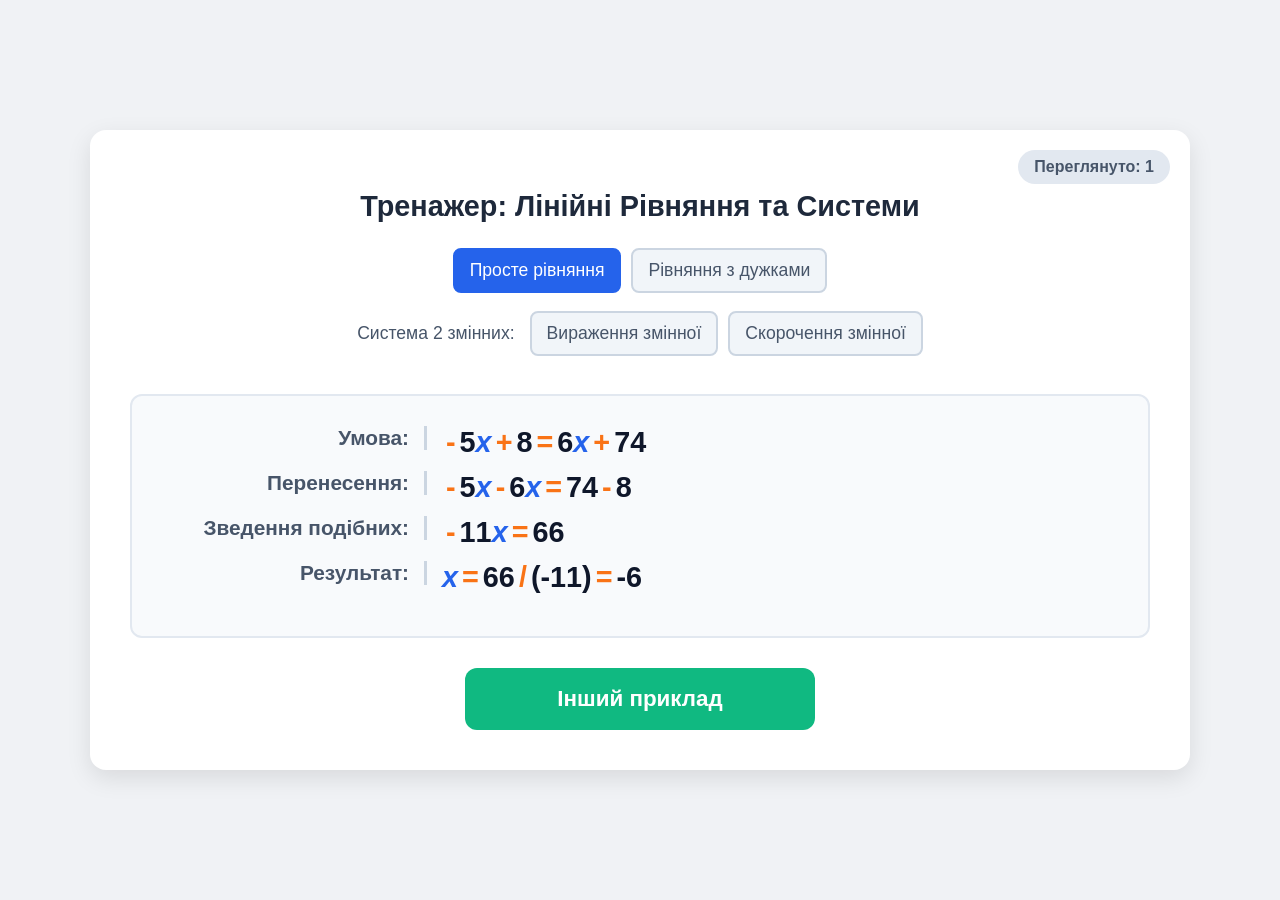
==== equations.html @ 7394ba88 "Add files via upload" ====
<!DOCTYPE html>
<html lang="uk">
<head>
    <meta charset="UTF-8">
    <meta name="viewport" content="width=device-width, initial-scale=1.0">
    <title>Тренажер: Лінійні Рівняння та Системи</title>
    <style>
        * { box-sizing: border-box; font-family: 'Segoe UI', sans-serif; }
        body { background-color: #f0f2f5; display: flex; justify-content: center; align-items: center; min-height: 100vh; margin: 0; padding: 20px; }
        .cn { background-color: #ffffff; border-radius: 16px; box-shadow: 0 8px 24px rgba(0,0,0,0.1); padding: 40px; width: 100%; max-width: 1100px; text-align: center; position: relative; }
        .bd { position: absolute; top: 20px; right: 20px; background-color: #e2e8f0; color: #475569; padding: 8px 16px; border-radius: 20px; font-size: 1rem; font-weight: bold; cursor: pointer; }
        h1 { color: #1e293b; font-size: 1.8rem; margin-bottom: 25px; }
        .cp { display: flex; flex-direction: column; align-items: center; gap: 10px; margin-bottom: 30px; }
        .rw { display: flex; justify-content: center; align-items: center; gap: 10px; flex-wrap: wrap; width: 100%; margin-bottom: 8px; }
        .sub-lbl { font-size: 1.1rem; font-weight: 500; color: #475569; padding-right: 5px; }
        .tb { background-color: #f1f5f9; color: #475569; border: 2px solid #cbd5e1; border-radius: 8px; padding: 10px 15px; font-size: 1.1rem; font-weight: 500; cursor: pointer; }
        .tb.active { background-color: #2563eb; color: white; border-color: #2563eb; }
        .eq { overflow-x: auto; white-space: nowrap; background-color: #f8fafc; border: 2px solid #e2e8f0; border-radius: 12px; padding: 30px 15px; margin-bottom: 30px; }
        .ds { font-size: 1.9rem; font-weight: bold; color: #0f172a; display: block; text-align: left; }
        .v-x { color: #2563eb; font-style: italic; } .v-y { color: #8b5cf6; font-style: italic; } .sg { color: #f97316; font-weight: bold; padding: 0 4px; } 
        .sys-bracket { font-size: 4.5rem; color: #475569; vertical-align: middle; margin-right: 5px; display: inline-block; line-height: 1; font-weight: 300; }
        .sys-block { display: inline-block; vertical-align: middle; text-align: left; line-height: 1.4; }
        .bt { background-color: #10b981; color: white; border: none; border-radius: 12px; padding: 18px 36px; font-size: 1.4rem; font-weight: 600; cursor: pointer; width: 100%; max-width: 350px; display: block; margin: 0 auto; }
        .step-row { display: grid; grid-template-columns: 280px 1fr; margin-bottom: 12px; align-items: start; white-space: normal; }
        .step-lbl { text-align: right; padding-right: 15px; color: #475569; font-weight: 600; font-size: 1.3rem; border-right: 3px solid #cbd5e1; }
        .step-val { padding-left: 15px; font-size: 1.8rem; }
    </style>
</head>
<body>
<div class="cn">
    <div class="bd" id="cnt" onclick="resC()">Переглянуто: 0</div>
    <h1>Тренажер: Лінійні Рівняння та Системи</h1>
    <div class="cp">
        <div class="rw">
            <button class="tb active" onclick="chM(0, this)">Просте рівняння</button>
            <button class="tb" onclick="chM(1, this)">Рівняння з дужками</button>
        </div>
        <div class="rw">
            <span class="sub-lbl">Система 2 змінних:</span>
            <button class="tb" onclick="chM(2, this)">Вираження змінної</button>
            <button class="tb" onclick="chM(3, this)">Скорочення змінної</button>
        </div>
    </div>
    <div class="eq"><div class="ds" id="box"></div></div>
    <div class="controls"><button class="bt" onclick="gen(true)">Інший приклад</button></div>
</div>
<script>
    var m=0,c=0;var rnd=function(x,y){return Math.floor(Math.random()*(y-x+1))+x;};var rndN=function(x,y){var n=0;while(n===0)n=rnd(x,y);return n;};var fS=function(s){return'<span class="sg">'+s+'</span>';};
    var fX=function(co,f){if(co===0)return'';return(co===1?(f?'':fS('+')):(co===-1?fS('-'):(co>0?(f?'':fS('+'))+co:fS('-')+Math.abs(co))))+'<span class="v-x">x</span>';};
    var fY=function(co,f){if(co===0)return'';return(co===1?(f?'':fS('+')):(co===-1?fS('-'):(co>0?(f?'':fS('+'))+co:fS('-')+Math.abs(co))))+'<span class="v-y">y</span>';};
    var fC=function(v,f){if(v===0)return f?'0':'';return v>0?(f?'':fS('+'))+v:fS('-')+Math.abs(v);};function sR(l,v){return'<div class="step-row"><div class="step-lbl">'+l+':</div><div class="step-val">'+v+'</div></div>';}
    function bSys(x1,y1,c1,x2,y2,c2,m1,m2,actSign){var act=actSign?'  '+fS('│ ')+fS(actSign):'';return'<span class="sys-bracket">{</span><div class="sys-block">'+fX(x1,true)+fY(y1,false)+fS('=')+c1+(m1?'  '+fS('│·')+m1:'')+'<br>'+fX(x2,true)+fY(y2,false)+fS('=')+c2+(m2?'  '+fS('│·')+m2:'')+act+'</div>';}
    function gcd(x,y){return y===0?Math.abs(x):gcd(y,x%y);}function lcm(x,y){return Math.abs(x*y)/gcd(x,y);}function chM(x,el){m=x;var b=document.querySelectorAll('.tb');for(var i=0;i<b.length;i++)b[i].classList.remove('active');el.classList.add('active');gen(true);}function resC(){c=0;document.getElementById('cnt').innerText='Переглянуто: 0';}
    function gen(inc){if(inc){c++;document.getElementById('cnt').innerText='Переглянуто: '+c;}var box=document.getElementById('box'),html='';if(m===0){var xA=rnd(-8,8),a=rndN(-6,6),cC=rndN(-6,6);while(a===cC)cC=rndN(-6,6);var b=rnd(-15,15),d=a*xA+b-cC*xA;html+=sR('Умова',fX(a,true)+fC(b,false)+fS('=')+fX(cC,true)+fC(d,false));html+=sR('Перенесення',fX(a,true)+fX(-cC,false)+fS('=')+fC(d,true)+fC(-b,false));var lX=a-cC,rC=d-b;html+=sR('Зведення подібних',fX(lX,true)+fS('=')+fC(rC,true));html+=sR('Результат','<span class="v-x">x</span>'+fS('=')+rC+fS('/')+(lX<0?'('+lX+')':lX)+fS('=')+xA);}else if(m===1){var xA=rnd(-6,6),a=rndN(-5,5),b=rndN(1,4),cC=rnd(-6,6),d=a*(b*xA+cC);html+=sR('Умова',(a===-1?fS('-'):(a===1?'':a))+fS('(')+fX(b,true)+fC(cC,false)+fS(')')+fS('=')+d);html+=sR('Розкриття дужок',fX(a*b,true)+fC(a*cC,false)+fS('=')+d);html+=sR('Перенесення',fX(a*b,true)+fS('=')+d+fC(-a*cC,false));var lX=a*b,rC=d-a*cC;html+=sR('Зведення подібних',fX(lX,true)+fS('=')+rC);html+=sR('Результат','<span class="v-x">x</span>'+fS('=')+rC+fS('/')+(lX<0?'('+lX+')':lX)+fS('=')+xA);}else{var xA=rnd(-4,4),yA=rnd(-4,4);var x1=0,y1=0,x2=0,y2=0;while(true){x1=(m===2)?1:rndN(2,4);y1=rndN(-3,4);x2=rndN(2,4);y2=rndN(-4,4);if(x1*y2!==x2*y1)break;}var c1=x1*xA+y1*yA,c2=x2*xA+y2*yA;if(m===2){html+=sR('Умова системи',bSys(1,y1,c1,x2,y2,c2));var exprStr=c1===0?fY(-y1,true):fC(c1,true)+fY(-y1,false);html+=sR('Вираження x','<span class="v-x">x</span>'+fS('=')+exprStr);html+=sR('Підстановка',x2+fS('(')+exprStr+fS(')')+fY(y2,false)+fS('=')+c2);html+=sR('Розкриття дужок',(x2*c1)+fY(-x2*y1,false)+fY(y2,false)+fS('=')+c2);var lY=-x2*y1+y2,rC=c2-x2*c1;html+=sR('Зводимо подібні',fY(lY,true)+fS('=')+rC);html+=sR('Знаходження y','<span class="v-y">y</span>'+fS('=')+rC+fS('/')+(lY<0?'('+lY+')':lY)+fS('=')+yA);var sY=-y1;var pY='';if(sY===1)pY=fS('+');else if(sY===-1)pY=fS('-');else pY=sY>0?fS('+')+sY:fS('-')+Math.abs(sY);var subCalc=needMult||Math.abs(sY)!==1?pY+fS('·')+'<span class="v-y">('+yA+')</span>':pY+'<span class="v-y">('+yA+')</span>';var baseC=c1===0?'':fC(c1,true);html+=sR('Знаходження x','<span class="v-x">x</span>'+fS('=')+baseC+subCalc+fS('=')+xA);}else{var L=lcm(y1,y2),m1=L/Math.abs(y1),m2=L/Math.abs(y2);var ny1=y1*m1,ny2=y2*m2;var sS=(ny1===ny2||ny1===-ny2)&&((y1>0&&y2>0)||(y1<0&&y2<0));var act=sS?'-':'+';var needMult=(m1>1||m2>1);if(!needMult){html+=sR('Умова системи',bSys(x1,y1,c1,x2,y2,c2,0,0,act));}else{html+=sR('Умова системи',bSys(x1,y1,c1,x2,y2,c2,m1,m2));var nx1=x1*m1,nny1=y1*m1,nc1=c1*m1;var nx2=x2*m2,nny2=y2*m2,nc2=c2*m2;html+=sR('Після домноження',bSys(nx1,nny1,nc1,nx2,nny2,nc2,0,0,act));}var v1=x1*m1,v2=x2*m2,k1=c1*m1,k2=c2*m2;var rX=sS?(v1-v2):(v1+v2),rC=sS?(k1-k2):(k1+k2);var opC=sS?fS('-'):fS('+');var actTxt=sS?'віднімання':'додавання';var prsStr=fS('(')+v1+opC+(v2<0?'('+v2+')':v2)+fS(')')+'<span class="v-x">x</span>'+fS('=')+k1+opC+(k2<0?'('+k2+')':k2)+'  '+fS('➔')+'  '+fX(rX,true)+fS('=')+rC;html+=sR('Після '+actTxt,prsStr);html+=sR('Знаходження x','<span class="v-x">x</span>'+fS('=')+rC+fS('/')+(rX<0?'('+rX+')':rX)+fS('=')+xA);html+=sR('Підставляння х',x1+fS('·')+'<span class="v-x">('+xA+')</span>'+fY(y1,false)+fS('=')+c1);var rCY=c1-(x1*xA);html+=sR('Знаходження y','<span class="v-y">y</span>'+fS('=')+rCY+fS('/')+(y1<0?'('+y1+')':y1)+fS('=')+yA);}html+=sR('Відповідь',fS('(')+'<span class="v-x">x</span>'+';'+'<span class="v-y">y</span>'+fS(')')+fS('=')+'('+xA+';'+yA+')');}box.innerHTML=html;}window.onload=function(){gen(true);};
</script>
</body>
</html>
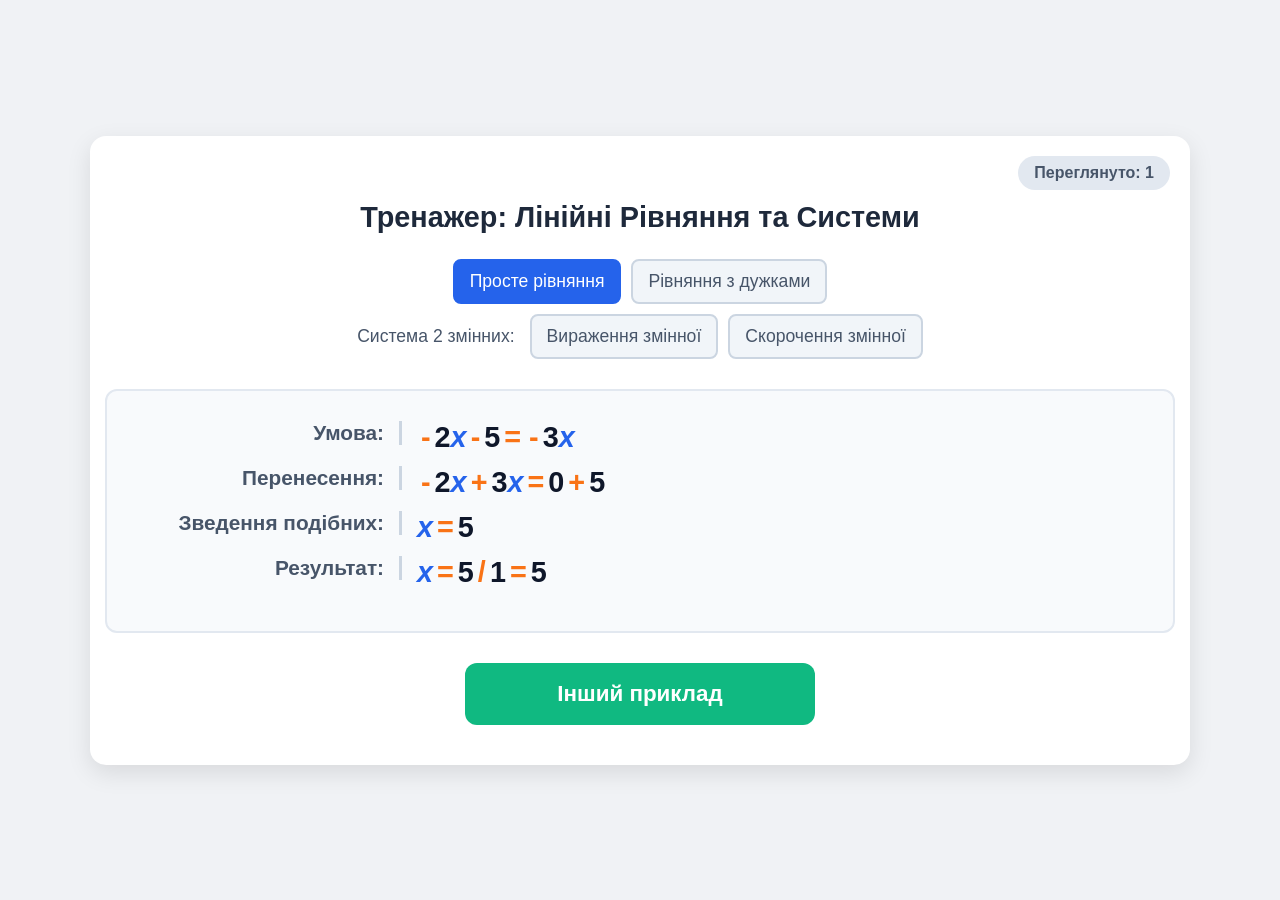
==== commit b3564cd4: "Extracted css into common file" ====
--- a/equations.html
+++ b/equations.html
@@ -4,54 +4,156 @@
     <meta charset="UTF-8">
     <meta name="viewport" content="width=device-width, initial-scale=1.0">
     <title>Тренажер: Лінійні Рівняння та Системи</title>
-    <style>
-        * { box-sizing: border-box; font-family: 'Segoe UI', sans-serif; }
-        body { background-color: #f0f2f5; display: flex; justify-content: center; align-items: center; min-height: 100vh; margin: 0; padding: 20px; }
-        .cn { background-color: #ffffff; border-radius: 16px; box-shadow: 0 8px 24px rgba(0,0,0,0.1); padding: 40px; width: 100%; max-width: 1100px; text-align: center; position: relative; }
-        .bd { position: absolute; top: 20px; right: 20px; background-color: #e2e8f0; color: #475569; padding: 8px 16px; border-radius: 20px; font-size: 1rem; font-weight: bold; cursor: pointer; }
-        h1 { color: #1e293b; font-size: 1.8rem; margin-bottom: 25px; }
-        .cp { display: flex; flex-direction: column; align-items: center; gap: 10px; margin-bottom: 30px; }
-        .rw { display: flex; justify-content: center; align-items: center; gap: 10px; flex-wrap: wrap; width: 100%; margin-bottom: 8px; }
-        .sub-lbl { font-size: 1.1rem; font-weight: 500; color: #475569; padding-right: 5px; }
-        .tb { background-color: #f1f5f9; color: #475569; border: 2px solid #cbd5e1; border-radius: 8px; padding: 10px 15px; font-size: 1.1rem; font-weight: 500; cursor: pointer; }
-        .tb.active { background-color: #2563eb; color: white; border-color: #2563eb; }
-        .eq { overflow-x: auto; white-space: nowrap; background-color: #f8fafc; border: 2px solid #e2e8f0; border-radius: 12px; padding: 30px 15px; margin-bottom: 30px; }
-        .ds { font-size: 1.9rem; font-weight: bold; color: #0f172a; display: block; text-align: left; }
-        .v-x { color: #2563eb; font-style: italic; } .v-y { color: #8b5cf6; font-style: italic; } .sg { color: #f97316; font-weight: bold; padding: 0 4px; } 
-        .sys-bracket { font-size: 4.5rem; color: #475569; vertical-align: middle; margin-right: 5px; display: inline-block; line-height: 1; font-weight: 300; }
-        .sys-block { display: inline-block; vertical-align: middle; text-align: left; line-height: 1.4; }
-        .bt { background-color: #10b981; color: white; border: none; border-radius: 12px; padding: 18px 36px; font-size: 1.4rem; font-weight: 600; cursor: pointer; width: 100%; max-width: 350px; display: block; margin: 0 auto; }
-        .step-row { display: grid; grid-template-columns: 280px 1fr; margin-bottom: 12px; align-items: start; white-space: normal; }
-        .step-lbl { text-align: right; padding-right: 15px; color: #475569; font-weight: 600; font-size: 1.3rem; border-right: 3px solid #cbd5e1; }
-        .step-val { padding-left: 15px; font-size: 1.8rem; }
-    </style>
+    <link rel="stylesheet" href="styles.css">
 </head>
-<body>
-<div class="cn">
-    <div class="bd" id="cnt" onclick="resC()">Переглянуто: 0</div>
+<body class="trainer page-equations">
+<div class="container">
+    <div class="counter-badge" id="cnt" onclick="resC()">Переглянуто: 0</div>
     <h1>Тренажер: Лінійні Рівняння та Системи</h1>
-    <div class="cp">
-        <div class="rw">
-            <button class="tb active" onclick="chM(0, this)">Просте рівняння</button>
-            <button class="tb" onclick="chM(1, this)">Рівняння з дужками</button>
+    <div class="control-panel">
+        <div class="tabs">
+            <button class="tab-btn active" onclick="chM(0, this)">Просте рівняння</button>
+            <button class="tab-btn" onclick="chM(1, this)">Рівняння з дужками</button>
         </div>
-        <div class="rw">
+        <div class="tabs">
             <span class="sub-lbl">Система 2 змінних:</span>
-            <button class="tb" onclick="chM(2, this)">Вираження змінної</button>
-            <button class="tb" onclick="chM(3, this)">Скорочення змінної</button>
+            <button class="tab-btn" onclick="chM(2, this)">Вираження змінної</button>
+            <button class="tab-btn" onclick="chM(3, this)">Скорочення змінної</button>
         </div>
     </div>
-    <div class="eq"><div class="ds" id="box"></div></div>
-    <div class="controls"><button class="bt" onclick="gen(true)">Інший приклад</button></div>
+    <div class="equation-container"><div class="equation-display" id="box"></div></div>
+    <div class="controls"><button class="btn" onclick="gen(true)">Інший приклад</button></div>
 </div>
 <script>
-    var m=0,c=0;var rnd=function(x,y){return Math.floor(Math.random()*(y-x+1))+x;};var rndN=function(x,y){var n=0;while(n===0)n=rnd(x,y);return n;};var fS=function(s){return'<span class="sg">'+s+'</span>';};
-    var fX=function(co,f){if(co===0)return'';return(co===1?(f?'':fS('+')):(co===-1?fS('-'):(co>0?(f?'':fS('+'))+co:fS('-')+Math.abs(co))))+'<span class="v-x">x</span>';};
-    var fY=function(co,f){if(co===0)return'';return(co===1?(f?'':fS('+')):(co===-1?fS('-'):(co>0?(f?'':fS('+'))+co:fS('-')+Math.abs(co))))+'<span class="v-y">y</span>';};
-    var fC=function(v,f){if(v===0)return f?'0':'';return v>0?(f?'':fS('+'))+v:fS('-')+Math.abs(v);};function sR(l,v){return'<div class="step-row"><div class="step-lbl">'+l+':</div><div class="step-val">'+v+'</div></div>';}
-    function bSys(x1,y1,c1,x2,y2,c2,m1,m2,actSign){var act=actSign?'  '+fS('│ ')+fS(actSign):'';return'<span class="sys-bracket">{</span><div class="sys-block">'+fX(x1,true)+fY(y1,false)+fS('=')+c1+(m1?'  '+fS('│·')+m1:'')+'<br>'+fX(x2,true)+fY(y2,false)+fS('=')+c2+(m2?'  '+fS('│·')+m2:'')+act+'</div>';}
-    function gcd(x,y){return y===0?Math.abs(x):gcd(y,x%y);}function lcm(x,y){return Math.abs(x*y)/gcd(x,y);}function chM(x,el){m=x;var b=document.querySelectorAll('.tb');for(var i=0;i<b.length;i++)b[i].classList.remove('active');el.classList.add('active');gen(true);}function resC(){c=0;document.getElementById('cnt').innerText='Переглянуто: 0';}
-    function gen(inc){if(inc){c++;document.getElementById('cnt').innerText='Переглянуто: '+c;}var box=document.getElementById('box'),html='';if(m===0){var xA=rnd(-8,8),a=rndN(-6,6),cC=rndN(-6,6);while(a===cC)cC=rndN(-6,6);var b=rnd(-15,15),d=a*xA+b-cC*xA;html+=sR('Умова',fX(a,true)+fC(b,false)+fS('=')+fX(cC,true)+fC(d,false));html+=sR('Перенесення',fX(a,true)+fX(-cC,false)+fS('=')+fC(d,true)+fC(-b,false));var lX=a-cC,rC=d-b;html+=sR('Зведення подібних',fX(lX,true)+fS('=')+fC(rC,true));html+=sR('Результат','<span class="v-x">x</span>'+fS('=')+rC+fS('/')+(lX<0?'('+lX+')':lX)+fS('=')+xA);}else if(m===1){var xA=rnd(-6,6),a=rndN(-5,5),b=rndN(1,4),cC=rnd(-6,6),d=a*(b*xA+cC);html+=sR('Умова',(a===-1?fS('-'):(a===1?'':a))+fS('(')+fX(b,true)+fC(cC,false)+fS(')')+fS('=')+d);html+=sR('Розкриття дужок',fX(a*b,true)+fC(a*cC,false)+fS('=')+d);html+=sR('Перенесення',fX(a*b,true)+fS('=')+d+fC(-a*cC,false));var lX=a*b,rC=d-a*cC;html+=sR('Зведення подібних',fX(lX,true)+fS('=')+rC);html+=sR('Результат','<span class="v-x">x</span>'+fS('=')+rC+fS('/')+(lX<0?'('+lX+')':lX)+fS('=')+xA);}else{var xA=rnd(-4,4),yA=rnd(-4,4);var x1=0,y1=0,x2=0,y2=0;while(true){x1=(m===2)?1:rndN(2,4);y1=rndN(-3,4);x2=rndN(2,4);y2=rndN(-4,4);if(x1*y2!==x2*y1)break;}var c1=x1*xA+y1*yA,c2=x2*xA+y2*yA;if(m===2){html+=sR('Умова системи',bSys(1,y1,c1,x2,y2,c2));var exprStr=c1===0?fY(-y1,true):fC(c1,true)+fY(-y1,false);html+=sR('Вираження x','<span class="v-x">x</span>'+fS('=')+exprStr);html+=sR('Підстановка',x2+fS('(')+exprStr+fS(')')+fY(y2,false)+fS('=')+c2);html+=sR('Розкриття дужок',(x2*c1)+fY(-x2*y1,false)+fY(y2,false)+fS('=')+c2);var lY=-x2*y1+y2,rC=c2-x2*c1;html+=sR('Зводимо подібні',fY(lY,true)+fS('=')+rC);html+=sR('Знаходження y','<span class="v-y">y</span>'+fS('=')+rC+fS('/')+(lY<0?'('+lY+')':lY)+fS('=')+yA);var sY=-y1;var pY='';if(sY===1)pY=fS('+');else if(sY===-1)pY=fS('-');else pY=sY>0?fS('+')+sY:fS('-')+Math.abs(sY);var subCalc=needMult||Math.abs(sY)!==1?pY+fS('·')+'<span class="v-y">('+yA+')</span>':pY+'<span class="v-y">('+yA+')</span>';var baseC=c1===0?'':fC(c1,true);html+=sR('Знаходження x','<span class="v-x">x</span>'+fS('=')+baseC+subCalc+fS('=')+xA);}else{var L=lcm(y1,y2),m1=L/Math.abs(y1),m2=L/Math.abs(y2);var ny1=y1*m1,ny2=y2*m2;var sS=(ny1===ny2||ny1===-ny2)&&((y1>0&&y2>0)||(y1<0&&y2<0));var act=sS?'-':'+';var needMult=(m1>1||m2>1);if(!needMult){html+=sR('Умова системи',bSys(x1,y1,c1,x2,y2,c2,0,0,act));}else{html+=sR('Умова системи',bSys(x1,y1,c1,x2,y2,c2,m1,m2));var nx1=x1*m1,nny1=y1*m1,nc1=c1*m1;var nx2=x2*m2,nny2=y2*m2,nc2=c2*m2;html+=sR('Після домноження',bSys(nx1,nny1,nc1,nx2,nny2,nc2,0,0,act));}var v1=x1*m1,v2=x2*m2,k1=c1*m1,k2=c2*m2;var rX=sS?(v1-v2):(v1+v2),rC=sS?(k1-k2):(k1+k2);var opC=sS?fS('-'):fS('+');var actTxt=sS?'віднімання':'додавання';var prsStr=fS('(')+v1+opC+(v2<0?'('+v2+')':v2)+fS(')')+'<span class="v-x">x</span>'+fS('=')+k1+opC+(k2<0?'('+k2+')':k2)+'  '+fS('➔')+'  '+fX(rX,true)+fS('=')+rC;html+=sR('Після '+actTxt,prsStr);html+=sR('Знаходження x','<span class="v-x">x</span>'+fS('=')+rC+fS('/')+(rX<0?'('+rX+')':rX)+fS('=')+xA);html+=sR('Підставляння х',x1+fS('·')+'<span class="v-x">('+xA+')</span>'+fY(y1,false)+fS('=')+c1);var rCY=c1-(x1*xA);html+=sR('Знаходження y','<span class="v-y">y</span>'+fS('=')+rCY+fS('/')+(y1<0?'('+y1+')':y1)+fS('=')+yA);}html+=sR('Відповідь',fS('(')+'<span class="v-x">x</span>'+';'+'<span class="v-y">y</span>'+fS(')')+fS('=')+'('+xA+';'+yA+')');}box.innerHTML=html;}window.onload=function(){gen(true);};
+    var m = 0, c = 0;
+
+    var rnd = function (x, y) { return Math.floor(Math.random() * (y - x + 1)) + x; };
+    var rndN = function (x, y) { var n = 0; while (n === 0) n = rnd(x, y); return n; };
+    var fS = function (s) { return '<span class="sign">' + s + '</span>'; };
+
+    var fX = function (co, f) {
+        if (co === 0) return '';
+        return (co === 1 ? (f ? '' : fS('+')) : (co === -1 ? fS('-') : (co > 0 ? (f ? '' : fS('+')) + co : fS('-') + Math.abs(co)))) + '<span class="v-x">x</span>';
+    };
+
+    var fY = function (co, f) {
+        if (co === 0) return '';
+        return (co === 1 ? (f ? '' : fS('+')) : (co === -1 ? fS('-') : (co > 0 ? (f ? '' : fS('+')) + co : fS('-') + Math.abs(co)))) + '<span class="v-y">y</span>';
+    };
+
+    var fC = function (v, f) {
+        if (v === 0) return f ? '0' : '';
+        return v > 0 ? (f ? '' : fS('+')) + v : fS('-') + Math.abs(v);
+    };
+
+    function sR(l, v) {
+        return '<div class="step-row"><div class="step-lbl">' + l + ':</div><div class="step-val">' + v + '</div></div>';
+    }
+
+    function bSys(x1, y1, c1, x2, y2, c2, m1, m2, actSign) {
+        var act = actSign ? '  ' + fS('│ ') + fS(actSign) : '';
+        return '<span class="sys-bracket">{</span><div class="sys-block">' + fX(x1, true) + fY(y1, false) + fS('=') + c1 + (m1 ? '  ' + fS('│·') + m1 : '') + '<br>' + fX(x2, true) + fY(y2, false) + fS('=') + c2 + (m2 ? '  ' + fS('│·') + m2 : '') + act + '</div>';
+    }
+
+    function gcd(x, y) { return y === 0 ? Math.abs(x) : gcd(y, x % y); }
+    function lcm(x, y) { return Math.abs(x * y) / gcd(x, y); }
+
+    function chM(x, el) {
+        m = x;
+        var b = document.querySelectorAll('.tab-btn');
+        for (var i = 0; i < b.length; i++) b[i].classList.remove('active');
+        el.classList.add('active');
+        gen(true);
+    }
+
+    function resC() {
+        c = 0;
+        document.getElementById('cnt').innerText = 'Переглянуто: 0';
+    }
+
+    function gen(inc) {
+        if (inc) {
+            c++;
+            document.getElementById('cnt').innerText = 'Переглянуто: ' + c;
+        }
+        var box = document.getElementById('box'), html = '';
+
+        if (m === 0) {
+            var xA = rnd(-8, 8), a = rndN(-6, 6), cC = rndN(-6, 6);
+            while (a === cC) cC = rndN(-6, 6);
+            var b = rnd(-15, 15), d = a * xA + b - cC * xA;
+            html += sR('Умова', fX(a, true) + fC(b, false) + fS('=') + fX(cC, true) + fC(d, false));
+            html += sR('Перенесення', fX(a, true) + fX(-cC, false) + fS('=') + fC(d, true) + fC(-b, false));
+            var lX = a - cC, rC = d - b;
+            html += sR('Зведення подібних', fX(lX, true) + fS('=') + fC(rC, true));
+            html += sR('Результат', '<span class="v-x">x</span>' + fS('=') + rC + fS('/') + (lX < 0 ? '(' + lX + ')' : lX) + fS('=') + xA);
+        } else if (m === 1) {
+            var xA = rnd(-6, 6), a = rndN(-5, 5), b = rndN(1, 4), cC = rnd(-6, 6), d = a * (b * xA + cC);
+            html += sR('Умова', (a === -1 ? fS('-') : (a === 1 ? '' : a)) + fS('(') + fX(b, true) + fC(cC, false) + fS(')') + fS('=') + d);
+            html += sR('Розкриття дужок', fX(a * b, true) + fC(a * cC, false) + fS('=') + d);
+            html += sR('Перенесення', fX(a * b, true) + fS('=') + d + fC(-a * cC, false));
+            var lX = a * b, rC = d - a * cC;
+            html += sR('Зведення подібних', fX(lX, true) + fS('=') + rC);
+            html += sR('Результат', '<span class="v-x">x</span>' + fS('=') + rC + fS('/') + (lX < 0 ? '(' + lX + ')' : lX) + fS('=') + xA);
+        } else {
+            var xA = rnd(-4, 4), yA = rnd(-4, 4);
+            var x1 = 0, y1 = 0, x2 = 0, y2 = 0;
+            while (true) {
+                x1 = (m === 2) ? 1 : rndN(2, 4);
+                y1 = rndN(-3, 4);
+                x2 = rndN(2, 4);
+                y2 = rndN(-4, 4);
+                if (x1 * y2 !== x2 * y1) break;
+            }
+            var c1 = x1 * xA + y1 * yA, c2 = x2 * xA + y2 * yA;
+            if (m === 2) {
+                html += sR('Умова системи', bSys(1, y1, c1, x2, y2, c2));
+                var exprStr = c1 === 0 ? fY(-y1, true) : fC(c1, true) + fY(-y1, false);
+                html += sR('Вираження x', '<span class="v-x">x</span>' + fS('=') + exprStr);
+                html += sR('Підстановка', x2 + fS('(') + exprStr + fS(')') + fY(y2, false) + fS('=') + c2);
+                html += sR('Розкриття дужок', (x2 * c1) + fY(-x2 * y1, false) + fY(y2, false) + fS('=') + c2);
+                var lY = -x2 * y1 + y2, rC = c2 - x2 * c1;
+                html += sR('Зводимо подібні', fY(lY, true) + fS('=') + rC);
+                html += sR('Знаходження y', '<span class="v-y">y</span>' + fS('=') + rC + fS('/') + (lY < 0 ? '(' + lY + ')' : lY) + fS('=') + yA);
+                var sY = -y1;
+                var pY = '';
+                if (sY === 1) pY = fS('+');
+                else if (sY === -1) pY = fS('-');
+                else pY = sY > 0 ? fS('+') + sY : fS('-') + Math.abs(sY);
+                var subCalc = needMult || Math.abs(sY) !== 1 ? pY + fS('·') + '<span class="v-y">(' + yA + ')</span>' : pY + '<span class="v-y">(' + yA + ')</span>';
+                var baseC = c1 === 0 ? '' : fC(c1, true);
+                html += sR('Знаходження x', '<span class="v-x">x</span>' + fS('=') + baseC + subCalc + fS('=') + xA);
+            } else {
+                var L = lcm(y1, y2), m1 = L / Math.abs(y1), m2 = L / Math.abs(y2);
+                var ny1 = y1 * m1, ny2 = y2 * m2;
+                var sS = (ny1 === ny2 || ny1 === -ny2) && ((y1 > 0 && y2 > 0) || (y1 < 0 && y2 < 0));
+                var act = sS ? '-' : '+';
+                var needMult = (m1 > 1 || m2 > 1);
+                if (!needMult) {
+                    html += sR('Умова системи', bSys(x1, y1, c1, x2, y2, c2, 0, 0, act));
+                } else {
+                    html += sR('Умова системи', bSys(x1, y1, c1, x2, y2, c2, m1, m2));
+                    var nx1 = x1 * m1, nny1 = y1 * m1, nc1 = c1 * m1;
+                    var nx2 = x2 * m2, nny2 = y2 * m2, nc2 = c2 * m2;
+                    html += sR('Після домноження', bSys(nx1, nny1, nc1, nx2, nny2, nc2, 0, 0, act));
+                }
+                var v1 = x1 * m1, v2 = x2 * m2, k1 = c1 * m1, k2 = c2 * m2;
+                var rX = sS ? (v1 - v2) : (v1 + v2), rC = sS ? (k1 - k2) : (k1 + k2);
+                var opC = sS ? fS('-') : fS('+');
+                var actTxt = sS ? 'віднімання' : 'додавання';
+                var prsStr = fS('(') + v1 + opC + (v2 < 0 ? '(' + v2 + ')' : v2) + fS(')') + '<span class="v-x">x</span>' + fS('=') + k1 + opC + (k2 < 0 ? '(' + k2 + ')' : k2) + '  ' + fS('➔') + '  ' + fX(rX, true) + fS('=') + rC;
+                html += sR('Після ' + actTxt, prsStr);
+                html += sR('Знаходження x', '<span class="v-x">x</span>' + fS('=') + rC + fS('/') + (rX < 0 ? '(' + rX + ')' : rX) + fS('=') + xA);
+                html += sR('Підставляння х', x1 + fS('·') + '<span class="v-x">(' + xA + ')</span>' + fY(y1, false) + fS('=') + c1);
+                var rCY = c1 - (x1 * xA);
+                html += sR('Знаходження y', '<span class="v-y">y</span>' + fS('=') + rCY + fS('/') + (y1 < 0 ? '(' + y1 + ')' : y1) + fS('=') + yA);
+            }
+            html += sR('Відповідь', fS('(') + '<span class="v-x">x</span>' + ';' + '<span class="v-y">y</span>' + fS(')') + fS('=') + '(' + xA + ';' + yA + ')');
+        }
+        box.innerHTML = html;
+    }
+
+    window.onload = function () { gen(true); };
 </script>
 </body>
 </html>
--- a/styles.css
+++ b/styles.css
@@ -0,0 +1,362 @@
+:root {
+    --primary: #0057b7;
+    --accent: #ffd700;
+    --bg: #f4f7f9;
+    --text: #333;
+    --gap-x: clamp(1px, 2vw, 15px);
+}
+
+* {
+    box-sizing: border-box;
+    font-family: 'Segoe UI', sans-serif;
+}
+
+body.trainer {
+    background-color: #f0f2f5;
+    display: flex;
+    justify-content: center;
+    align-items: center;
+    min-height: 100vh;
+    margin: 0;
+    padding: var(--gap-x);
+}
+
+.trainer .container {
+    background-color: #ffffff;
+    border-radius: 16px;
+    box-shadow: 0 8px 24px rgba(0, 0, 0, 0.1);
+    padding: 40px var(--gap-x);
+    width: 100%;
+    max-width: 1100px;
+    text-align: center;
+    position: relative;
+}
+
+.trainer .counter-badge {
+    position: absolute;
+    top: 20px;
+    right: 20px;
+    background-color: #e2e8f0;
+    color: #475569;
+    padding: 8px 16px;
+    border-radius: 20px;
+    font-size: 1rem;
+    font-weight: bold;
+    cursor: pointer;
+}
+
+.trainer h1 {
+    color: #1e293b;
+    font-size: 1.8rem;
+    margin-top: 25px;
+    margin-bottom: 25px;
+}
+
+.trainer .control-panel {
+    display: flex;
+    flex-direction: column;
+    align-items: center;
+    gap: 10px;
+    margin-bottom: 30px;
+}
+
+.trainer .tabs {
+    display: flex;
+    justify-content: center;
+    align-items: center;
+    gap: 10px;
+    flex-wrap: wrap;
+    width: 100%;
+    margin-bottom: 0;
+}
+
+.trainer .tab-btn {
+    background-color: #f1f5f9;
+    color: #475569;
+    border: 2px solid #cbd5e1;
+    border-radius: 8px;
+    padding: 10px 15px;
+    font-size: 1.1rem;
+    cursor: pointer;
+}
+
+.page-factors .tab-btn {
+    font-weight: 500;
+}
+.trainer .tab-btn.active {
+    background-color: #2563eb;
+    color: white;
+    border-color: #2563eb;
+}
+
+/* factors.html emphasized buttons (visual, kept) */
+.trainer .tab-btn.tb-bold {
+    font-weight: 800;
+    border-color: #94a3b8;
+}
+.trainer .tab-btn.tb-bold.active {
+    background-color: #1d4ed8;
+    border-color: #1d4ed8;
+}
+
+/* Sub-label used by equations.html system row */
+.trainer .sub-lbl {
+    font-size: 1.1rem;
+    font-weight: 500;
+    color: #475569;
+    padding-right: 5px;
+}
+
+/* Options block (expressions.html) */
+.trainer .options {
+    display: flex;
+    gap: 20px;
+    flex-wrap: wrap;
+    justify-content: center;
+}
+.trainer .checkbox-container {
+    display: flex;
+    align-items: center;
+    gap: 10px;
+    font-size: 1.1rem;
+    font-weight: 600;
+    color: #1e293b;
+    cursor: pointer;
+    background-color: #fff7ed;
+    border: 2px dashed #f97316;
+    padding: 10px 15px;
+    border-radius: 8px;
+}
+.trainer .checkbox-container.inverse {
+    background-color: #f0fdf4;
+    border-color: #10b981;
+}
+.trainer .checkbox-container input {
+    width: 20px;
+    height: 20px;
+    cursor: pointer;
+}
+
+.trainer .equation-container {
+    overflow-x: auto;
+    white-space: nowrap;
+    background-color: #f8fafc;
+    border: 2px solid #e2e8f0;
+    border-radius: 12px;
+    padding: 30px var(--gap-x);
+    margin-bottom: 30px;
+}
+
+.trainer .equation-display {
+    font-weight: bold;
+    color: #0f172a;
+}
+/* font-size / display / alignment are visual, kept per-page */
+.page-equations .equation-display {
+    font-size: 1.9rem;
+    display: block;
+    text-align: left;
+}
+.page-factors .equation-display {
+    font-size: 2.2rem;
+    display: inline-block;
+    vertical-align: middle;
+}
+.page-expressions .equation-display {
+    font-size: 3.5rem;
+    display: inline-block;
+}
+
+/* Inline math tokens */
+.trainer .variable,
+.trainer .v-x { color: #2563eb; font-style: italic; }
+.trainer .v-y,
+.trainer .vl { color: #8b5cf6; }
+.trainer .v-y { font-style: italic; }
+.trainer .sign { color: #f97316; font-weight: bold; padding: 0 4px; }
+
+/* equations.html system rendering */
+.trainer .sys-bracket {
+    font-size: 4.5rem;
+    color: #475569;
+    vertical-align: middle;
+    margin-right: 5px;
+    display: inline-block;
+    line-height: 1;
+    font-weight: 300;
+}
+.trainer .sys-block {
+    display: inline-block;
+    vertical-align: middle;
+    text-align: left;
+    line-height: 1.4;
+}
+.trainer .step-row {
+    display: grid;
+    grid-template-columns: 280px 1fr;
+    margin-bottom: 12px;
+    align-items: start;
+    white-space: normal;
+}
+.trainer .step-lbl {
+    text-align: right;
+    padding-right: 15px;
+    color: #475569;
+    font-weight: 600;
+    font-size: 1.3rem;
+    border-right: 3px solid #cbd5e1;
+}
+.trainer .step-val {
+    padding-left: 15px;
+    font-size: 1.8rem;
+}
+
+/* factors.html arithmetic / fraction rendering */
+.trainer .nm { color: #2563eb; }
+.trainer .lb {
+    font-size: 1.7rem;
+    color: #475569;
+    font-weight: 600;
+    padding: 0 4px;
+}
+.trainer .wh {
+    color: #8b5cf6;
+    font-size: 2.5rem;
+    padding-right: 2px;
+}
+.trainer .fr {
+    display: inline-flex;
+    flex-direction: column;
+    vertical-align: middle;
+    align-items: center;
+    padding: 0 2px;
+}
+.trainer .nu {
+    border-bottom: 4px solid #f97316;
+    padding-bottom: 2px;
+    line-height: 1;
+}
+.trainer .de {
+    padding-top: 4px;
+    line-height: 1;
+}
+.trainer .mp {
+    font-size: 1.2rem;
+    color: #10b981;
+    vertical-align: super;
+    font-weight: bold;
+}
+.trainer s { color: #ef4444; text-decoration: line-through; font-weight: bold; }
+.trainer s .nm, .trainer s .vl { color: #ef4444; }
+.trainer .hc {
+    text-decoration: underline;
+    text-decoration-style: wavy;
+    text-decoration-color: #10b981;
+    text-underline-offset: 4px;
+    display: inline-block;
+}
+
+/* Primary action button */
+.trainer .btn {
+    background-color: #10b981;
+    color: white;
+    border: none;
+    border-radius: 12px;
+    padding: 18px 36px;
+    font-size: 1.4rem;
+    font-weight: 600;
+    cursor: pointer;
+    width: 100%;
+    max-width: 350px;
+}
+/* equations.html centered its button explicitly (layout, kept) */
+.page-equations .btn {
+    display: block;
+    margin: 0 auto;
+}
+.trainer .btn:hover { background-color: #059669; }
+
+/* ============================================================
+   Landing page (index.html)
+   Kept close to the trainer design system.
+   ============================================================ */
+body.home {
+    background-color: var(--bg);
+    color: var(--text);
+    margin: 0;
+    padding: 0;
+    display: flex;
+    flex-direction: column;
+    min-height: 100vh;
+    align-items: center;
+    justify-content: center;
+}
+.home .container {
+    max-width: 900px;
+    width: 90%;
+    text-align: center;
+    padding: 20px;
+}
+.home h1 {
+    color: var(--primary);
+    font-size: 2.5rem;
+    margin-bottom: 10px;
+}
+.home .subtitle {
+    font-size: 1.2rem;
+    color: #666;
+    margin-bottom: 40px;
+}
+.home .grid {
+    display: grid;
+    grid-template-columns: repeat(auto-fit, minmax(250px, 1fr));
+    gap: 25px;
+}
+.home .card {
+    background: white;
+    border-radius: 12px;
+    padding: 30px 20px;
+    box-shadow: 0 4px 15px rgba(0, 0, 0, 0.05);
+    text-decoration: none;
+    color: var(--text);
+    transition: transform 0.3s ease, box-shadow 0.3s ease, border-color 0.3s ease;
+    border: 2px solid transparent;
+    display: flex;
+    flex-direction: column;
+    align-items: center;
+}
+.home .card:hover {
+    transform: translateY(-5px);
+    box-shadow: 0 8px 25px rgba(0, 55, 183, 0.15);
+    border-color: var(--primary);
+}
+.home .icon-box {
+    width: 80px;
+    height: 80px;
+    background-color: #e6f0fa;
+    border-radius: 50%;
+    display: flex;
+    align-items: center;
+    justify-content: center;
+    margin-bottom: 20px;
+    font-size: 1.5rem;
+    font-weight: bold;
+    color: var(--primary);
+}
+.home .icon-box.fraction { font-size: 2rem; }
+
+.home .card h2 {
+    font-size: 1.4rem;
+    margin: 10px 0;
+    color: #111;
+}
+.home .card p {
+    font-size: 0.95rem;
+    color: #666;
+    line-height: 1.4;
+}
+.home footer {
+    margin-top: 50px;
+    font-size: 0.9rem;
+    color: #999;
+}
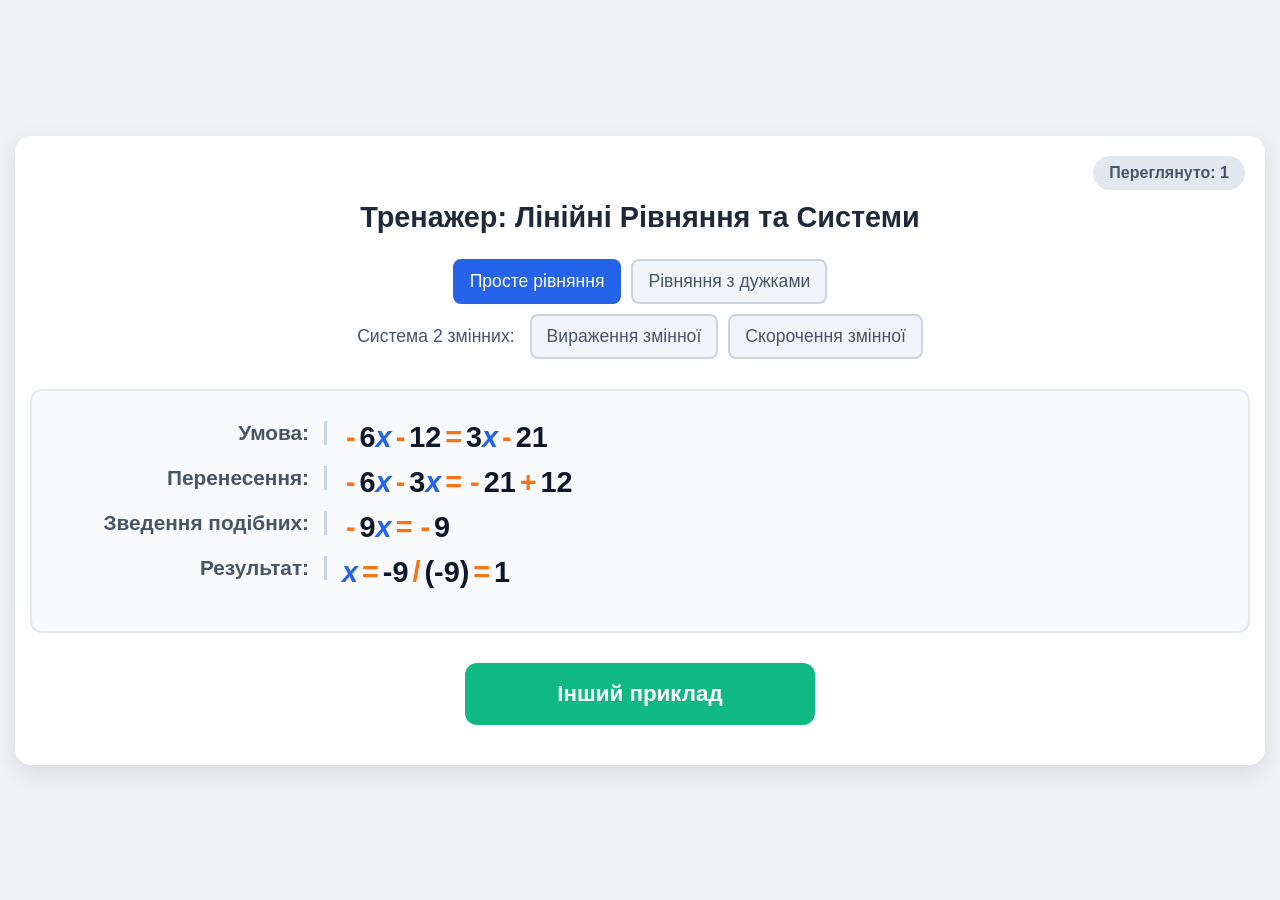
==== commit a1fb6640: "Added division.html" ====
--- a/equations.html
+++ b/equations.html
@@ -8,7 +8,7 @@
 </head>
 <body class="trainer page-equations">
 <div class="container">
-    <div class="counter-badge" id="cnt" onclick="resC()">Переглянуто: 0</div>
+    <div class="counter-badge" id="counter" onclick="counter.reset()" title="Натисніть для обнулення">Переглянуто: 0</div>
     <h1>Тренажер: Лінійні Рівняння та Системи</h1>
     <div class="control-panel">
         <div class="tabs">
@@ -25,7 +25,14 @@
     <div class="controls"><button class="btn" onclick="gen(true)">Інший приклад</button></div>
 </div>
 <script>
-    var m = 0, c = 0;
+    var m = 0;
+
+    const counter = {
+        n: 0,
+        show() { document.getElementById('counter').innerText = 'Переглянуто: ' + this.n; },
+        inc() { this.n++; this.show(); },
+        reset() { this.n = 0; this.show(); },
+    };
 
     var rnd = function (x, y) { return Math.floor(Math.random() * (y - x + 1)) + x; };
     var rndN = function (x, y) { var n = 0; while (n === 0) n = rnd(x, y); return n; };
@@ -66,16 +73,8 @@
         gen(true);
     }
 
-    function resC() {
-        c = 0;
-        document.getElementById('cnt').innerText = 'Переглянуто: 0';
-    }
-
     function gen(inc) {
-        if (inc) {
-            c++;
-            document.getElementById('cnt').innerText = 'Переглянуто: ' + c;
-        }
+        if (inc) counter.inc();
         var box = document.getElementById('box'), html = '';
 
         if (m === 0) {
--- a/styles.css
+++ b/styles.css
@@ -27,7 +27,7 @@
     box-shadow: 0 8px 24px rgba(0, 0, 0, 0.1);
     padding: 40px var(--gap-x);
     width: 100%;
-    max-width: 1100px;
+    max-width: 1280px;
     text-align: center;
     position: relative;
 }
@@ -171,7 +171,7 @@
 .trainer .variable,
 .trainer .v-x { color: #2563eb; font-style: italic; }
 .trainer .v-y,
-.trainer .vl { color: #8b5cf6; }
+.trainer .vl { color: #8b5cf6; padding-right: 3px; }
 .trainer .v-y { font-style: italic; }
 .trainer .sign { color: #f97316; font-weight: bold; padding: 0 4px; }
 
@@ -218,11 +218,6 @@
     color: #475569;
     font-weight: 600;
     padding: 0 4px;
-}
-.trainer .wh {
-    color: #8b5cf6;
-    font-size: 2.5rem;
-    padding-right: 2px;
 }
 .trainer .fr {
     display: inline-flex;
@@ -292,7 +287,7 @@
     justify-content: center;
 }
 .home .container {
-    max-width: 900px;
+    max-width: 1200px;
     width: 90%;
     text-align: center;
     padding: 20px;
@@ -344,6 +339,7 @@
     color: var(--primary);
 }
 .home .icon-box.fraction { font-size: 2rem; }
+.home .icon-box.divisibility { letter-spacing: -0.5px; }
 
 .home .card h2 {
     font-size: 1.4rem;
@@ -360,3 +356,33 @@
     font-size: 0.9rem;
     color: #999;
 }
+
+/* ============================================================
+   Divisibility page (division.html)
+   Reuses factors.html tokens (.nm, .vl, .sign) and <s> for the
+   "not divisible" mark; only layout and the dot picker are new.
+   ============================================================ */
+.page-division .equation-display {
+    font-size: 2.2rem;
+    display: block;
+    text-align: left;
+    line-height: 1.8;
+}
+.page-division .ok { color: #10b981; font-weight: bold; }
+.page-division table { border-collapse: collapse; }
+.page-division td { padding: 0; vertical-align: top; }
+
+.page-division .digit-picker {
+    display: flex;
+    align-items: center;
+    gap: 10px;
+    margin-left: 20px;
+    cursor: pointer;
+}
+.page-division .dot-mark {
+    font-size: 1.8rem;
+    line-height: 1;
+    color: #cbd5e1;
+}
+.page-division .dot input { position: absolute; opacity: 0; }
+.page-division .dot input:checked + .dot-mark { color: #2563eb; }
